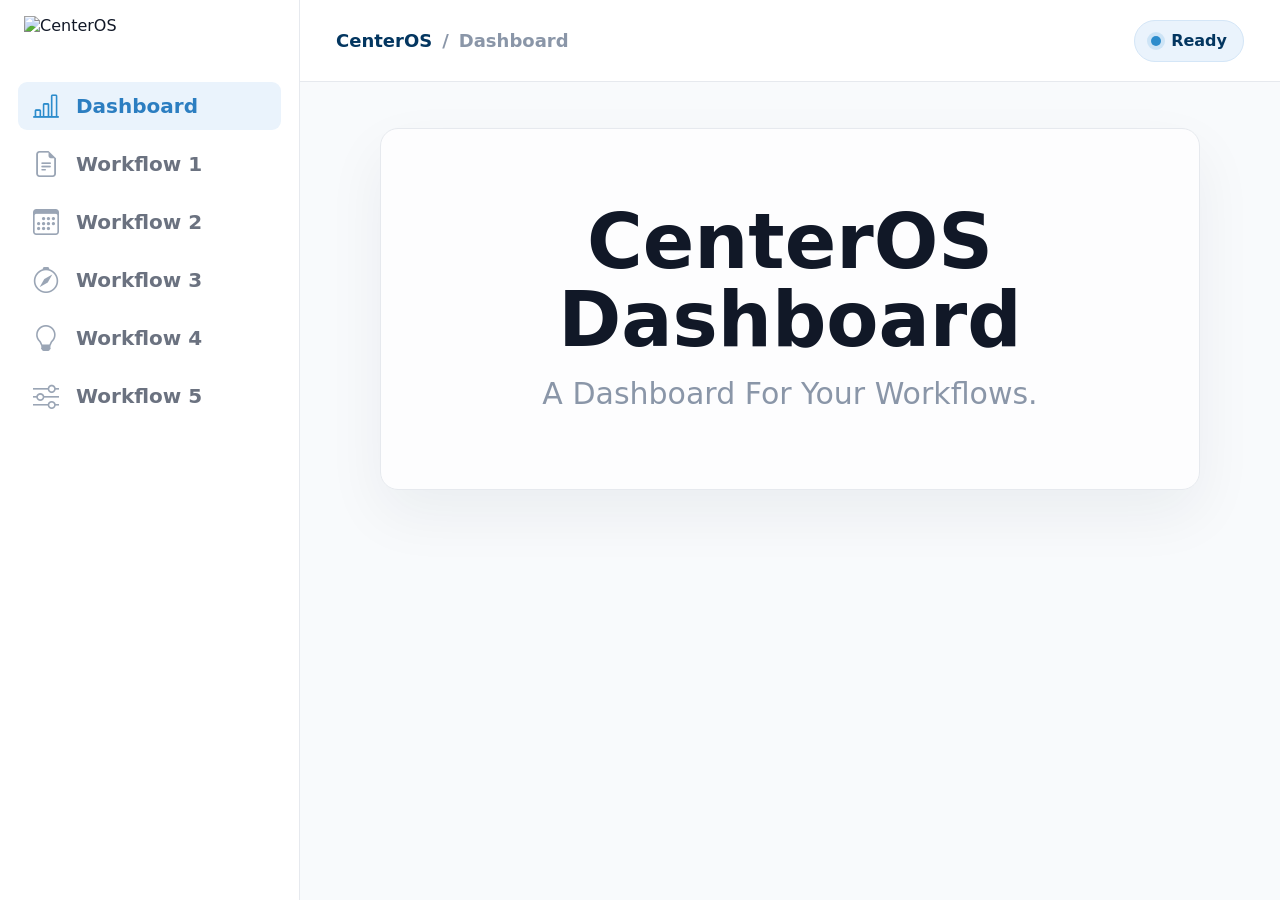
==== dashboard/index.html @ 7061876c "Added Dashboard Support" ====
<!doctype html>
<html lang="en">
<head>
  <meta charset="utf-8">
  <meta name="viewport" content="width=device-width, initial-scale=1">
  <title>CenterOS Dashboard</title>
  <meta name="description" content="A dashboard for CenterOS workflows.">
  <link rel="stylesheet" href="https://cdn.jsdelivr.net/npm/bootstrap-icons@1.13.1/font/bootstrap-icons.min.css">
  <link rel="stylesheet" href="styles.css">
</head>
<body>
  <div class="app-shell">
    <aside class="sidebar" aria-label="Workflow navigation">
      <a class="brand" href="index.html" aria-label="CenterOS Dashboard home">
        <img src="../images/centeros-logo-full.png" alt="CenterOS" width="190" height="50">
      </a>

      <nav class="workflow-nav" aria-label="Workflow dashboard links">
        <a class="nav-item active" href="#">
          <span class="nav-icon" aria-hidden="true">
            <i class="bi bi-bar-chart-line"></i>
          </span>
          <span>Dashboard</span>
        </a>
        <a class="nav-item" href="#">
          <span class="nav-icon" aria-hidden="true">
            <i class="bi bi-file-earmark-text"></i>
          </span>
          <span>Workflow 1</span>
        </a>
        <a class="nav-item" href="#">
          <span class="nav-icon" aria-hidden="true">
            <i class="bi bi-calendar3"></i>
          </span>
          <span>Workflow 2</span>
        </a>
        <a class="nav-item" href="#">
          <span class="nav-icon" aria-hidden="true">
            <i class="bi bi-compass"></i>
          </span>
          <span>Workflow 3</span>
        </a>
        <a class="nav-item" href="#">
          <span class="nav-icon" aria-hidden="true">
            <i class="bi bi-lightbulb"></i>
          </span>
          <span>Workflow 4</span>
        </a>
        <a class="nav-item" href="#">
          <span class="nav-icon" aria-hidden="true">
            <i class="bi bi-sliders"></i>
          </span>
          <span>Workflow 5</span>
        </a>
      </nav>
    </aside>

    <main class="main-panel">
      <header class="topbar">
        <nav class="breadcrumbs" aria-label="Breadcrumb">
          <a href="index.html">CenterOS</a>
          <span aria-hidden="true">/</span>
          <span>Dashboard</span>
        </nav>
        <div class="install-status" aria-label="Install status">
          <span class="status-dot" aria-hidden="true"></span>
          <span>Ready</span>
        </div>
      </header>

      <section class="dashboard-home" aria-labelledby="dashboard-title">
        <div class="center-message">
          <h1 id="dashboard-title">CenterOS Dashboard</h1>
          <p>A Dashboard For Your Workflows.</p>
        </div>
      </section>
    </main>
  </div>
</body>
</html>
---- dashboard/styles.css ----
:root {
  --brand: #033660;
  --brand-soft: #eaf3fc;
  --ink: #111827;
  --muted: #8a96a8;
  --nav-text: #6b7280;
  --line: #e6e9ee;
  --panel: #f8fafc;
  --white: #ffffff;
  --shadow: 0 24px 60px rgba(16, 32, 51, 0.06);
}

* {
  box-sizing: border-box;
}

html,
body {
  min-height: 100%;
}

body {
  margin: 0;
  background: var(--panel);
  color: var(--ink);
  font-family: Inter, ui-sans-serif, system-ui, -apple-system, BlinkMacSystemFont, "Segoe UI", sans-serif;
}

a {
  color: inherit;
  text-decoration: none;
}

.app-shell {
  display: grid;
  grid-template-columns: 300px minmax(0, 1fr);
  min-height: 100vh;
  background: var(--panel);
}

.sidebar {
  display: flex;
  flex-direction: column;
  gap: 16px;
  padding: 16px 18px 34px;
  background: var(--white);
  border-right: 1px solid var(--line);
}

.brand {
  display: inline-flex;
  align-items: center;
  padding: 0 6px;
}

.brand img {
  display: block;
  width: 190px;
  height: 50px;
  object-fit: contain;
  object-position: left center;
}

.workflow-nav {
  display: grid;
  gap: 10px;
}

.nav-item {
  display: grid;
  grid-template-columns: 44px 1fr;
  align-items: center;
  min-height: 48px;
  padding: 0 14px;
  color: var(--nav-text);
  font-size: 20px;
  font-weight: 650;
  border-radius: 9px;
}

.nav-item:hover {
  background: #f4f8fc;
  color: var(--brand);
}

.nav-item.active {
  color: #2c7ec1;
  background: var(--brand-soft);
}

.nav-icon {
  display: inline-flex;
  align-items: center;
  justify-content: center;
  width: 28px;
  height: 28px;
  color: #9aa5b5;
}

.nav-icon i {
  display: block;
  font-size: 26px;
  line-height: 1;
}

.nav-item.active .nav-icon {
  color: #2c8ccc;
}

.main-panel {
  min-width: 0;
  background: var(--panel);
}

.topbar {
  display: flex;
  align-items: center;
  justify-content: space-between;
  gap: 24px;
  min-height: 82px;
  padding: 18px 36px;
  background: var(--white);
  border-bottom: 1px solid var(--line);
}

.breadcrumbs {
  display: flex;
  align-items: center;
  gap: 10px;
  color: var(--muted);
  font-size: 18px;
  font-weight: 650;
}

.breadcrumbs a {
  color: var(--brand);
}

.install-status {
  display: inline-flex;
  align-items: center;
  gap: 10px;
  min-height: 42px;
  padding: 0 16px;
  color: var(--brand);
  font-size: 16px;
  font-weight: 750;
  background: var(--brand-soft);
  border: 1px solid #d4e6f7;
  border-radius: 999px;
}

.status-dot {
  width: 10px;
  height: 10px;
  background: #2c8ccc;
  border-radius: 50%;
  box-shadow: 0 0 0 4px rgba(44, 140, 204, 0.15);
}

.dashboard-home {
  display: grid;
  justify-items: center;
  align-items: start;
  min-height: calc(100vh - 82px);
  padding: 46px 42px 64px;
}

.center-message {
  width: min(100%, 820px);
  padding: 74px 40px;
  text-align: center;
  background: rgba(255, 255, 255, 0.7);
  border: 1px solid var(--line);
  border-radius: 18px;
  box-shadow: var(--shadow);
}

.center-message h1 {
  margin: 0 0 16px;
  color: var(--ink);
  font-size: clamp(42px, 6vw, 76px);
  line-height: 1.02;
  letter-spacing: 0;
}

.center-message p {
  margin: 0;
  color: var(--muted);
  font-size: clamp(20px, 2.6vw, 30px);
  line-height: 1.35;
}

.sr-only {
  position: absolute;
  width: 1px;
  height: 1px;
  padding: 0;
  margin: -1px;
  overflow: hidden;
  clip: rect(0, 0, 0, 0);
  white-space: nowrap;
  border: 0;
}

@media (max-width: 900px) {
  .app-shell {
    grid-template-columns: 1fr;
  }

  .sidebar {
    position: static;
    gap: 18px;
    padding: 20px;
    border-right: 0;
    border-bottom: 1px solid var(--line);
  }

  .workflow-nav {
    display: flex;
    gap: 10px;
    overflow-x: auto;
    padding-bottom: 4px;
  }

  .nav-item {
    flex: 0 0 auto;
    grid-template-columns: 30px max-content;
    min-height: 42px;
    padding: 0 12px;
    font-size: 16px;
  }

  .topbar {
    justify-content: space-between;
    gap: 14px;
    min-height: auto;
    padding: 18px 20px;
  }

  .breadcrumbs {
    font-size: 16px;
  }

  .dashboard-home {
    min-height: calc(100vh - 221px);
    padding: 32px 20px 40px;
  }
}

@media (max-width: 560px) {
  .brand img {
    width: 172px;
    height: 46px;
  }

  .topbar {
    align-items: flex-start;
    flex-direction: column;
  }

  .install-status {
    min-height: 38px;
    font-size: 14px;
  }

  .center-message {
    padding: 48px 22px;
  }
}
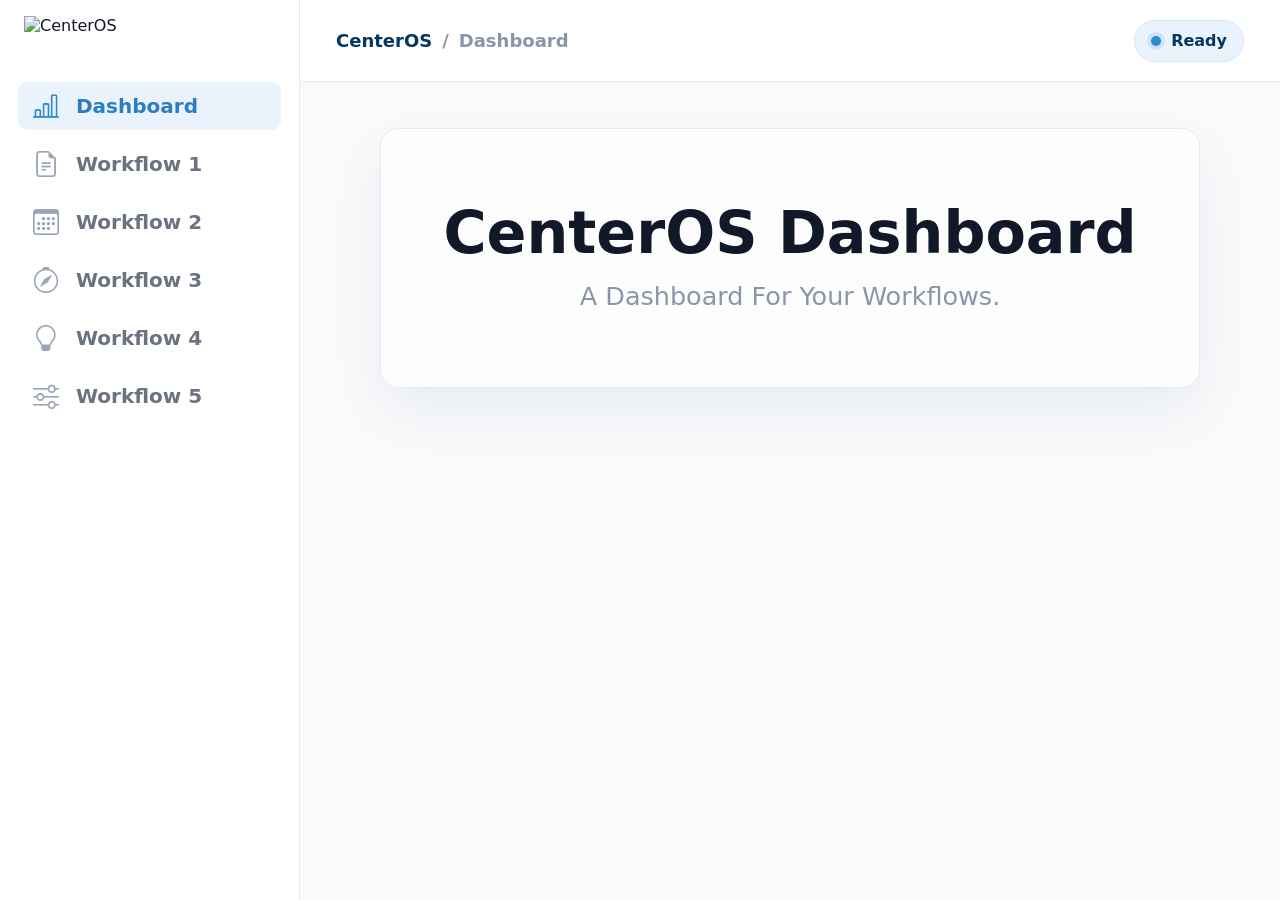
==== commit 8ca43d3b: "updated dashboard" ====
--- a/dashboard/index.html
+++ b/dashboard/index.html
@@ -16,65 +16,64 @@
       </a>
 
       <nav class="workflow-nav" aria-label="Workflow dashboard links">
-        <a class="nav-item active" href="#">
+        <a class="nav-item active" href="pages/home.html" target="dashboard-frame">
           <span class="nav-icon" aria-hidden="true">
             <i class="bi bi-bar-chart-line"></i>
           </span>
           <span>Dashboard</span>
         </a>
-        <a class="nav-item" href="#">
+        <!-- WORKFLOW_LINKS_START -->
+        <a class="nav-item" href="pages/workflow-placeholder.html#workflow-1" target="dashboard-frame">
           <span class="nav-icon" aria-hidden="true">
             <i class="bi bi-file-earmark-text"></i>
           </span>
           <span>Workflow 1</span>
         </a>
-        <a class="nav-item" href="#">
+        <a class="nav-item" href="pages/workflow-placeholder.html#workflow-2" target="dashboard-frame">
           <span class="nav-icon" aria-hidden="true">
             <i class="bi bi-calendar3"></i>
           </span>
           <span>Workflow 2</span>
         </a>
-        <a class="nav-item" href="#">
+        <a class="nav-item" href="pages/workflow-placeholder.html#workflow-3" target="dashboard-frame">
           <span class="nav-icon" aria-hidden="true">
             <i class="bi bi-compass"></i>
           </span>
           <span>Workflow 3</span>
         </a>
-        <a class="nav-item" href="#">
+        <a class="nav-item" href="pages/workflow-placeholder.html#workflow-4" target="dashboard-frame">
           <span class="nav-icon" aria-hidden="true">
             <i class="bi bi-lightbulb"></i>
           </span>
           <span>Workflow 4</span>
         </a>
-        <a class="nav-item" href="#">
+        <a class="nav-item" href="pages/workflow-placeholder.html#workflow-5" target="dashboard-frame">
           <span class="nav-icon" aria-hidden="true">
             <i class="bi bi-sliders"></i>
           </span>
           <span>Workflow 5</span>
         </a>
+        <!-- WORKFLOW_LINKS_END -->
       </nav>
     </aside>
 
     <main class="main-panel">
-      <header class="topbar">
-        <nav class="breadcrumbs" aria-label="Breadcrumb">
-          <a href="index.html">CenterOS</a>
-          <span aria-hidden="true">/</span>
-          <span>Dashboard</span>
-        </nav>
-        <div class="install-status" aria-label="Install status">
-          <span class="status-dot" aria-hidden="true"></span>
-          <span>Ready</span>
-        </div>
-      </header>
-
-      <section class="dashboard-home" aria-labelledby="dashboard-title">
-        <div class="center-message">
-          <h1 id="dashboard-title">CenterOS Dashboard</h1>
-          <p>A Dashboard For Your Workflows.</p>
-        </div>
-      </section>
+      <iframe
+        class="dashboard-frame"
+        name="dashboard-frame"
+        title="CenterOS dashboard content"
+        src="pages/home.html"
+      ></iframe>
     </main>
   </div>
+
+  <script>
+    document.querySelectorAll(".workflow-nav .nav-item").forEach((item) => {
+      item.addEventListener("click", () => {
+        document.querySelectorAll(".workflow-nav .nav-item").forEach((link) => link.classList.remove("active"));
+        item.classList.add("active");
+      });
+    });
+  </script>
 </body>
 </html>
--- a/dashboard/styles.css
+++ b/dashboard/styles.css
@@ -112,6 +112,19 @@
   background: var(--panel);
 }
 
+.dashboard-frame {
+  display: block;
+  width: 100%;
+  min-height: 100vh;
+  border: 0;
+  background: var(--panel);
+}
+
+.dashboard-frame-page {
+  min-height: 100vh;
+  background: var(--panel);
+}
+
 .topbar {
   display: flex;
   align-items: center;
@@ -189,6 +202,105 @@
   color: var(--muted);
   font-size: clamp(20px, 2.6vw, 30px);
   line-height: 1.35;
+}
+
+.dashboard-page {
+  padding: 46px 42px 64px;
+}
+
+.dashboard-page-header {
+  max-width: 900px;
+  margin-bottom: 30px;
+}
+
+.dashboard-page-header h1 {
+  margin: 0 0 12px;
+  color: var(--ink);
+  font-size: clamp(34px, 5vw, 56px);
+  line-height: 1.04;
+  letter-spacing: 0;
+}
+
+.dashboard-page-header p {
+  margin: 0;
+  color: var(--muted);
+  font-size: 20px;
+  line-height: 1.45;
+}
+
+.eyebrow {
+  margin: 0 0 10px;
+  color: #2c7ec1;
+  font-size: 13px;
+  font-weight: 800;
+  letter-spacing: 0.08em;
+  text-transform: uppercase;
+}
+
+.dashboard-grid {
+  display: grid;
+  grid-template-columns: repeat(auto-fit, minmax(240px, 1fr));
+  gap: 18px;
+}
+
+.metric-card,
+.dashboard-section,
+.table-panel,
+.chart-panel,
+.media-card,
+.empty-state {
+  background: var(--white);
+  border: 1px solid var(--line);
+  border-radius: 12px;
+  box-shadow: var(--shadow);
+}
+
+.metric-card,
+.dashboard-section,
+.table-panel,
+.chart-panel,
+.media-card {
+  padding: 24px;
+}
+
+.metric-card strong {
+  display: block;
+  margin-bottom: 12px;
+  color: var(--muted);
+  font-size: 13px;
+  font-weight: 800;
+  letter-spacing: 0.08em;
+  text-transform: uppercase;
+}
+
+.metric-card span {
+  display: block;
+  color: var(--ink);
+  font-size: 36px;
+  font-weight: 800;
+  line-height: 1;
+}
+
+.empty-state {
+  display: grid;
+  justify-items: center;
+  gap: 10px;
+  min-height: 240px;
+  padding: 46px 28px;
+  text-align: center;
+}
+
+.empty-state h2 {
+  margin: 0;
+  font-size: 26px;
+}
+
+.empty-state p {
+  max-width: 620px;
+  margin: 0;
+  color: var(--muted);
+  font-size: 18px;
+  line-height: 1.5;
 }
 
 .sr-only {
@@ -246,6 +358,14 @@
     min-height: calc(100vh - 221px);
     padding: 32px 20px 40px;
   }
+
+  .dashboard-frame {
+    min-height: 720px;
+  }
+
+  .dashboard-page {
+    padding: 32px 20px 40px;
+  }
 }
 
 @media (max-width: 560px) {
